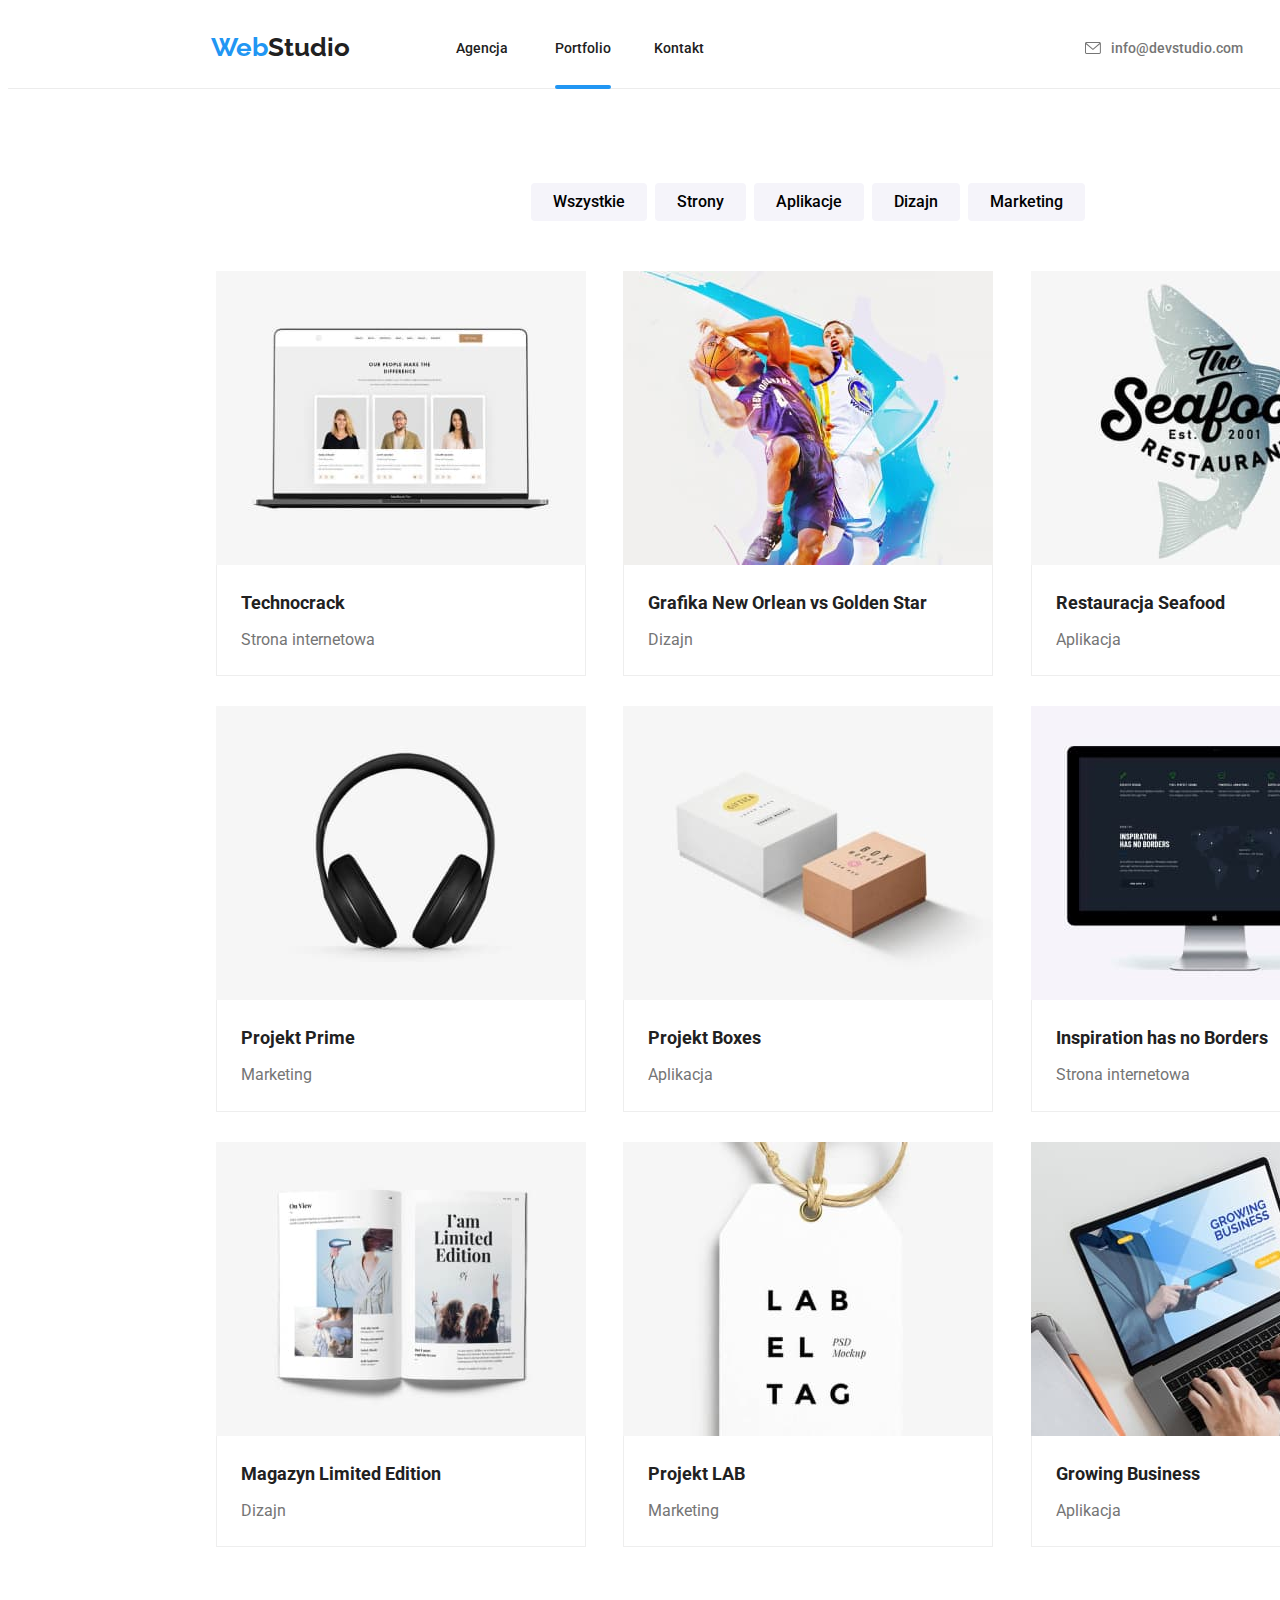
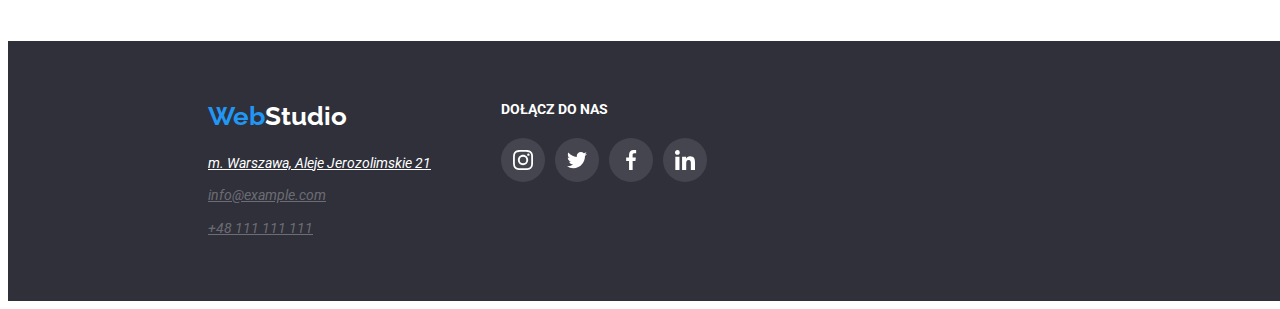
==== portfolio.html @ da570e09 "innit" ====
<!DOCTYPE html>
<html lang="pl">
  <head>
    <meta charset="UTF-8" />
    <meta http-equiv="X-UA-Compatible" content="IE=edge" />
    <meta name="viewport" content="width=device-width, initial-scale=1.0" />
    <link rel="preconnect" href="https://fonts.googleapis.com" />
    <link rel="preconnect" href="https://fonts.gstatic.com" crossorigin />
    <link
      href="https://fonts.googleapis.com/css2?family=Raleway:wght@700&family=Roboto:wght@400;500;700;900&display=swap"
      rel="stylesheet"
    />
    <link
      rel="stylesheet"
      href="https://cdnjs.cloudflare.com/ajax/libs/modern-normalize/1.1.0/modern-normalize.min.css"
      integrity="sha512-wpPYUAdjBVSE4KJnH1VR1HeZfpl1ub8YT/NKx4PuQ5NmX2tKuGu6U/JRp5y+Y8XG2tV+wKQpNHVUX03MfMFn9Q=="
      crossorigin="anonymous"
      referrerpolicy="no-referrer"
    />
    <link rel="stylesheet" href="./css/styles.css" />
    <title>Portfolio</title>
  </head>
  <body>
    <header class="header-border">
      <div class="container header">
        <a class="logo logo-top" href="#"
          ><span class="blue">Web</span>Studio</a
        >
        <nav>
          <ul class="navigation">
            <li class="item"><a href="./index.html">Agencja</a></li>
            <li class="item">
              <a class="is-active" href="./portfolio.html">Portfolio</a>
            </li>
            <li class="item"><a href="#">Kontakt</a></li>
          </ul>
        </nav>
        <a class="contact-links" href="mailto:info@devstudio.com"
          ><svg class="header-icons" width="16" height="12">
            <use href="./images/icons.svg#icon-envelope"></use>
          </svg>
          info@devstudio.com</a
        >
        <a class="contact-links" href="tel:+48111111111"
          ><svg class="header-icons" width="10" height="16">
            <use href="./images/icons.svg#icon-smartphone"></use>
          </svg>
          +48 111 111 111</a
        >
      </div>
    </header>
    <main>
      <!--Filters begin-->
      <section class="section">
        <div class="container">
          <ul class="filters flexbox">
            <li class="item"><button type="button">Wszystkie</button></li>
            <li class="item"><button type="button">Strony</button></li>
            <li class="item"><button type="button">Aplikacje</button></li>
            <li class="item"><button type="button">Dizajn</button></li>
            <li class="item"><button type="button">Marketing</button></li>
          </ul>
          <ul class="picture flexbox">
            <li class="item">
              <figure class="image-margin">
                <div class="box">
                  <div class="overlay">
                    <p>
                      Technocrack jest popularną platformą wykorzystywaną do
                      rozpowszechniania koronawirusa. Firmy wykorzystują tę
                      platformę do celów szpiegowskich i ataków na
                      niezabezpieczone serwery konkurencji
                    </p>
                  </div>
                  <img
                    class="no-gap"
                    src="./images/technocrack.jpg"
                    alt="Strona internetowa"
                    width="370"
                    height="294"
                  />
                </div>

                <figcaption class="figure-table">
                  <h3>Technocrack</h3>
                  <span class="small">Strona internetowa</span>
                </figcaption>
              </figure>
            </li>
            <li class="item">
              <figure class="image-margin">
                <div class="box">
                  <div class="overlay">
                    <p>
                      Technocrack jest popularną platformą wykorzystywaną do
                      rozpowszechniania koronawirusa. Firmy wykorzystują tę
                      platformę do celów szpiegowskich i ataków na
                      niezabezpieczone serwery konkurencji
                    </p>
                  </div>
                  <img
                    class="no-gap"
                    src="./images/basketball.jpg"
                    alt="Koszykarze"
                    width="370"
                    height="294"
                  />
                </div>
                <figcaption class="figure-table">
                  <h3>Grafika New Orlean vs Golden Star</h3>
                  <span class="small">Dizajn</span>
                </figcaption>
              </figure>
            </li>
            <li class="item">
              <figure class="image-margin">
                <div class="box">
                  <div class="overlay">
                    <p>
                      Technocrack jest popularną platformą wykorzystywaną do
                      rozpowszechniania koronawirusa. Firmy wykorzystują tę
                      platformę do celów szpiegowskich i ataków na
                      niezabezpieczone serwery konkurencji
                    </p>
                  </div>
                  <img
                    class="no-gap"
                    src="./images/seafood.jpg"
                    alt="Logo restauracji"
                    width="370"
                    height="294"
                  />
                </div>
                <figcaption class="figure-table">
                  <h3>Restauracja Seafood</h3>
                  <span class="small">Aplikacja</span>
                </figcaption>
              </figure>
            </li>
            <li class="item">
              <figure class="image-margin">
                <div class="box">
                  <div class="overlay">
                    <p>
                      Technocrack jest popularną platformą wykorzystywaną do
                      rozpowszechniania koronawirusa. Firmy wykorzystują tę
                      platformę do celów szpiegowskich i ataków na
                      niezabezpieczone serwery konkurencji
                    </p>
                  </div>
                  <img
                    class="no-gap"
                    src="./images/projekt-prime.jpg"
                    alt="Słuchawki"
                    width="370"
                    height="294"
                  />
                </div>
                <figcaption class="figure-table">
                  <h3>Projekt Prime</h3>
                  <span class="small">Marketing</span>
                </figcaption>
              </figure>
            </li>
            <li class="item">
              <figure class="image-margin">
                <div class="box">
                  <div class="overlay">
                    <p>
                      Technocrack jest popularną platformą wykorzystywaną do
                      rozpowszechniania koronawirusa. Firmy wykorzystują tę
                      platformę do celów szpiegowskich i ataków na
                      niezabezpieczone serwery konkurencji
                    </p>
                  </div>
                  <img
                    class="no-gap"
                    src="./images/projekt-boxes.jpg"
                    alt="Pudełka"
                    width="370"
                    height="294"
                  />
                </div>
                <figcaption class="figure-table">
                  <h3>Projekt Boxes</h3>
                  <span class="small">Aplikacja</span>
                </figcaption>
              </figure>
            </li>
            <li class="item">
              <figure class="image-margin">
                <div class="box">
                  <div class="overlay">
                    <p>
                      Technocrack jest popularną platformą wykorzystywaną do
                      rozpowszechniania koronawirusa. Firmy wykorzystują tę
                      platformę do celów szpiegowskich i ataków na
                      niezabezpieczone serwery konkurencji
                    </p>
                  </div>
                  <img
                    class="no-gap"
                    src="./images/inspiration.jpg"
                    alt="Monitor"
                    width="370"
                    height="294"
                  />
                </div>
                <figcaption class="figure-table">
                  <h3>Inspiration has no Borders</h3>
                  <span class="small">Strona internetowa</span>
                </figcaption>
              </figure>
            </li>
            <li class="item">
              <figure class="image-margin">
                <div class="box">
                  <div class="overlay">
                    <p>
                      Technocrack jest popularną platformą wykorzystywaną do
                      rozpowszechniania koronawirusa. Firmy wykorzystują tę
                      platformę do celów szpiegowskich i ataków na
                      niezabezpieczone serwery konkurencji
                    </p>
                  </div>
                  <img
                    class="no-gap"
                    src="./images/magazyn-limited.jpg"
                    alt="Czasopismo"
                    width="370"
                    height="294"
                  />
                </div>
                <figcaption class="figure-table">
                  <h3>Magazyn Limited Edition</h3>
                  <span class="small">Dizajn</span>
                </figcaption>
              </figure>
            </li>
            <li class="item">
              <figure class="image-margin">
                <div class="box">
                  <div class="overlay">
                    <p>
                      Technocrack jest popularną platformą wykorzystywaną do
                      rozpowszechniania koronawirusa. Firmy wykorzystują tę
                      platformę do celów szpiegowskich i ataków na
                      niezabezpieczone serwery konkurencji
                    </p>
                  </div>
                  <img
                    class="no-gap"
                    src="./images/projekt-lab.jpg"
                    alt="metka z ceną"
                    width="370"
                    height="294"
                  />
                </div>
                <figcaption class="figure-table">
                  <h3>Projekt LAB</h3>
                  <span class="small">Marketing</span>
                </figcaption>
              </figure>
            </li>
            <li class="item">
              <figure class="image-margin">
                <div class="box">
                  <div class="overlay">
                    <p>
                      Technocrack jest popularną platformą wykorzystywaną do
                      rozpowszechniania koronawirusa. Firmy wykorzystują tę
                      platformę do celów szpiegowskich i ataków na
                      niezabezpieczone serwery konkurencji
                    </p>
                  </div>
                  <img
                    class="no-gap"
                    src="./images/growing-business.jpg"
                    alt="Laptop"
                    width="370"
                    height="294"
                  />
                </div>
                <figcaption class="figure-table">
                  <h3>Growing Business</h3>
                  <span class="small">Aplikacja</span>
                </figcaption>
              </figure>
            </li>
          </ul>
        </div>
      </section>
    </main>
    <footer class="background">
      <div class="container footer-space flexbox">
        <div class="margin-right">
          <a class="logo footer" href="#"
            ><span class="blue">Web</span>Studio</a
          >
          <address class="address-position">
            <ul class="footer-text">
              <li class="item">
                <a
                  class="footer active"
                  href="https://goo.gl/maps/qj117W8FbM5sxVwv7"
                  target="_blank"
                  >m. Warszawa, Aleje Jerozolimskie 21</a
                >
              </li>
              <li class="item">
                <a class="footer fade active" href="mailto:info@example.com"
                  >info@example.com</a
                >
              </li>
              <li class="item">
                <a class="footer fade active" href="tel:+48111111111"
                  >+48 111 111 111</a
                >
              </li>
            </ul>
          </address>
        </div>
        <div class="footer-social">
          <h3 class="paragraph-title">DOŁĄCZ DO NAS</h3>
          <ul class="flexbox social-spacing">
            <li>
              <a class="icon-team icon-footer"
                ><svg width="20" height="20">
                  <use href="./images/icons.svg#icon-instagram"></use>
                </svg>
              </a>
            </li>
            <li>
              <a class="icon-team icon-footer"
                ><svg width="20" height="20">
                  <use href="./images/icons.svg#icon-twitter"></use>
                </svg>
              </a>
            </li>
            <li>
              <a class="icon-team icon-footer"
                ><svg width="20" height="20">
                  <use href="./images/icons.svg#icon-facebook"></use>
                </svg>
              </a>
            </li>
            <li>
              <a class="icon-team icon-footer"
                ><svg width="20" height="20">
                  <use href="./images/icons.svg#icon-linkedin"></use>
                </svg>
              </a>
            </li>
          </ul>
        </div>
      </div>
    </footer>
  </body>
</html>
---- css/styles.css ----
:root {
  --link-active: #2196f3;
}
:root {
  --small-text: #757575;
}
:root {
  --white-text: #ffffff;
}
:root {
  --default-text: #212121;
}
:root {
  --background-text-temp: #2f303a;
}
:root {
  --background-button: #f5f4fa;
}
:root {
  --footer-text: rgb(255, 255, 255, 0.3);
}
p {
  margin: 0;
}
ul {
  margin: 0;
  padding: 0;
  list-style-type: none;
}
h1 {
  margin: 0;
}
h2 {
  margin: 0;
}
h3 {
  margin: 0;
}
h4 {
  margin: 0;
}
body {
  font-family: "Roboto", sans-serif;
  color: var(--default-text);
  width: 1600px;
}
.logo {
  font-family: "Raleway";
  font-weight: 700;
  font-size: 26px;
  text-decoration: none;
  color: inherit;
  line-height: 1.17;
}
.blue {
  color: var(--link-active);
}
.navigation {
  font-weight: 500;
  font-size: 14px;
  line-height: 1.17;
}
.contact-links {
  font-weight: 500;
  font-size: 14px;
  line-height: 1.17;
}
.navigation > .item > a {
  color: inherit;
  text-decoration: none;
}
.navigation > .item > a:hover,
.navigation > .item > a:focus {
  color: var(--link-active);
}
.navigation > a {
  text-decoration: none;
}
.navigation > a:hover,
.navigation > a:focus {
  color: var(--link-active);
}
.small {
  color: var(--small-text);
}

h1 {
  font-weight: 900;
  font-size: 44px;
  color: var(--white-text);
  text-align: center;
  line-height: 1.37;
}
.main-button {
  font-weight: 700;
  font-size: 16px;
  font-family: inherit;
  line-height: 1.9;
  border: none;
  transition: 250ms cubic-bezier(0.4, 0, 0.2, 1);
}
.paragraph-title {
  font-size: 14px;
  line-height: 1.17;
  margin-bottom: 10px;
  width: 270px;
}
.paragraph-text {
  font-size: 14px;
  line-height: 1.7;
}
.section-title {
  font-size: 36px;
  line-height: 1.17;
  margin-bottom: 50px;
}
.name {
  font-weight: 500;
  line-height: 1.17;
}
.footer {
  color: var(--white-text);
}
.footer-text {
  line-height: 1.7;
  font-size: 14px;
  padding: 0;
}
.background {
  background-color: var(--background-text-temp);
}
.fade {
  color: var(--footer-text);
}
.filters button {
  background-color: var(--background-button);
  font-weight: 500;
  font-size: 16px;
  font-family: inherit;
  line-height: 1.6;
  border: none;
  background: #f5f4fa;
  border-radius: 4px;
  padding: 6px 22px;
  transition: 250ms cubic-bezier(0.4, 0, 0.2, 1);
}
.section-1 > button:hover,
.section-1 > button:focus {
  cursor: pointer;
  background-color: var(--link-active);
  color: var(--white-text);
}
.picture h3 {
  font-size: 18px;
  line-height: 2;
}
.picture span {
  line-height: 1.9;
}
.container {
  width: 1200px;
  margin: 0 auto;
}
.section {
  padding-top: 94px;
  padding-bottom: 94px;
}
.header-border {
  border-bottom: 1px solid rgba(236, 236, 236, 1);
}
.header {
  display: flex;
  align-items: center;
  justify-content: space-around;
}
.logo-top {
  padding-top: 24px;
  padding-bottom: 25px;
  width: 145px;
}
.navigation {
  display: flex;
  padding: 32px 371px 32px 93px;
  margin: auto;
}
.navigation > .item {
  width: 53px;
}
.navigation > .item:not(:last-child) {
  margin-right: 46px;
}

.main-header {
  padding-bottom: 30px;
  margin: 0 auto;
  width: 696px;
}
.main-button {
  padding: 10px 41px 10px 42px;
  border-radius: 4px;
  width: 200px;
}
.section-1 {
  padding-bottom: 106px;
  padding-top: 106px;
}
.section-about > .item:not(:last-child) {
  margin-right: 30px;
}
.section-about {
  position: relative;
}
.flexbox {
  display: flex;
  justify-content: space-evenly;
}
.text-center {
  text-align: center;
}
.footer-space {
  padding-top: 60px;
  justify-content: flex-start;
}
.margin-right {
  margin-right: 70px;
}

.address-position {
  margin-top: 20px;
  padding-bottom: 60px;
}
.background-darker {
  background-color: #f5f4fa;
}
.image-margin {
  margin: 0;
}
.section-team > .item:not(:last-child) {
  margin-right: 30px;
}
.section-team > .item {
  box-shadow: 0px 1px 3px rgba(0, 0, 0, 0.12), 0px 1px 1px rgba(0, 0, 0, 0.14),
    0px 2px 1px rgba(0, 0, 0, 0.2);
  border-radius: 0px 0px 4px 4px;
  background-color: #ffffff;
}
.figcaption > .name {
  margin-top: 30px;
  margin-bottom: 10px;
}
.figcaption > .small {
  display: block;
  padding-bottom: 30px;
}
.footer-text > .item:not(:last-child) {
  margin-bottom: 9px;
}
.filters {
  justify-content: center;
  margin-bottom: 50px;
  padding: 0;
}
.filters > .item:not(:last-child) {
  margin-right: 8px;
}
.filters > .item > button:hover {
  box-shadow: 0px 3px 1px rgba(0, 0, 0, 0.1), 0px 1px 2px rgba(0, 0, 0, 0.08),
    0px 2px 2px rgba(0, 0, 0, 0.12);
}
.filters > .item > button:focus {
  box-shadow: 0px 3px 1px rgba(0, 0, 0, 0.1), 0px 1px 2px rgba(0, 0, 0, 0.08),
    0px 2px 2px rgba(0, 0, 0, 0.12);
}
.filters > .item > button:hover,
.filters > .item > button:focus {
  cursor: pointer;
  background-color: var(--link-active);
  color: var(--white-text);
}
.picture {
  padding: 0;
  flex-wrap: wrap;
  gap: 30px;
}
.picture > .item:hover {
  box-shadow: 0px 1px 1px rgba(0, 0, 0, 0.12), 0px 4px 4px rgba(0, 0, 0, 0.06),
    1px 4px 6px rgba(0, 0, 0, 0.16);
}
.figure-table > h3 {
  padding: 20px 24px 4px 24px;
}
.figure-table > .small {
  display: block;
  padding: 0 24px 20px 24px;
}

.figure-table {
  border-bottom: 1px solid rgba(238, 238, 238, 1);
  border-right: 1px solid rgba(238, 238, 238, 1);
  border-left: 1px solid rgba(238, 238, 238, 1);
}
.no-gap {
  display: block;
}
.envelope {
  width: 16px;
  height: 12px;
  margin-right: 10px;
  fill: var(--small-text);
}
.envelope:hover {
  fill: var(--link-active);
}
.envelope:focus {
  fill: var(--link-active);
}
.smartphone {
  width: 10px;
  height: 16px;
  margin-right: 10px;
}
.smartphone:hover {
  fill: var(--link-active);
}
.smartphone:focus {
  fill: var(--link-active);
}
.back-img {
  max-width: 1600px;
  background-image: linear-gradient(
      to bottom,
      rgba(47, 48, 58, 0.4),
      rgba(47, 48, 58, 0.4)
    ),
    url("/goit-markup-hw-04/images/Img.svg");
}

.icons {
  display: block;
  background-color: #f5f4fa;
  border-radius: 4px;
  padding: 25px 100px;
  margin-bottom: 30px;
}
.client-logo {
  display: block;
  width: 170px;
  height: 92px;
  fill: #afb1b8;
  border: 1px solid #afb1b8;
  border-radius: 4px;
  padding: 16px 32px;
  transition: 250ms cubic-bezier(0.4, 0, 0.2, 1);
}
.client-logo:hover {
  fill: var(--link-active);
  border-color: var(--link-active);
  cursor: pointer;
}
.icon-team {
  display: flex;
  border-radius: 50%;
  fill: #afb1b8;
  padding: 12px;
  margin-bottom: 30px;
  transition: 250ms cubic-bezier(0.4, 0, 0.2, 1);
}
.icon-team:hover {
  background-color: #2196f3;
  fill: #ffffff;
  cursor: pointer;
}
.icon-footer {
  background-color: rgba(255, 255, 255, 0.1);
  fill: #ffffff;
  transition: 250ms cubic-bezier(0.4, 0, 0.2, 1);
}
.footer-social {
  width: 206px;
}
.footer-social > .flexbox {
  justify-content: space-between;
}
.footer-social > .paragraph-title {
  margin-bottom: 20px;
  color: #ffffff;
}
.footer-social > ul > li:not(:last-child) {
  margin-right: 10px;
}
.contact-links {
  display: flex;
  flex-direction: row;
  align-items: center;
  color: var(--small-text);
  text-decoration: none;
  transition: 250ms cubic-bezier(0.4, 0, 0.2, 1);
}
.contact-links:hover,
.contact-links:focus,
.contact-links:active {
  color: var(--link-active);
}
.header-icons {
  --color2: currentColor;
  fill: var(--color2);
  margin-right: 10px;
}
.header > a:last-child {
  margin-left: 30px;
}
.modal {
  top: 50%;
  left: 50%;
  transform: translate(-50%, -50%);
  width: 528px;
  height: 581px;
  background-color: #ffffff;
  position: fixed;
  border-radius: 4px;
  z-index: 2;
  opacity: 1;
  visibility: visible;
  display: block;
}

.is-hidden {
  pointer-events: none;
  visibility: hidden;
  opacity: 0;
}
.overlay-captions {
  color: #ffffff;
  position: absolute;
  width: 370px;
  bottom: 0;
  font-size: 14px;
  line-height: 1.17;
  display: block;
  background: rgba(47, 48, 58, 0.8);
  padding: 27px 90px;
}
.picture > .item {
  transition: 250ms cubic-bezier(0.4, 0, 0.2, 1);
}
.navigation > .item > a {
  transition: 250ms cubic-bezier(0.4, 0, 0.2, 1);
}
.is-active {
  position: relative;
}
.is-active:after {
  position: absolute;
  content: "";
  height: 4px;
  width: 100%;
  bottom: -33px;
  right: 0;
  border-radius: 2px;
  background-color: var(--link-active);
}
.box {
  position: relative;
  overflow: hidden;
}
.overlay {
  position: absolute;
  background: rgba(33, 150, 243, 0.9);
  width: 370px;
  height: 294px;
  display: flex;
  transform: translateY(100%);
  transition: transform 250ms cubic-bezier(0.4, 0, 0.2, 1);
}
.item:hover .overlay {
  transform: translateY(0);
}
.overlay > p {
  display: flex;
  font-size: 18px;
  line-height: 1.5;
  color: #ffffff;
  padding: 49px 45px 49px 24px;
}
.modal-overlay {
  position: fixed;
  bottom: 0;
  right: 0;
  height: 100%;
  width: 100%;
  background: rgba(0, 0, 0, 0.2);
  transition: opacity 0.5s cubic-bezier(0.4, 0, 0.2, 1),
    visibility 0.5s cubic-bezier(0.4, 0, 0.2, 1);
}
.close-button {
  position: absolute;
  top: 8px;
  right: 8px;
  border-radius: 50%;
  width: 30px;
  height: 30px;
  border: 1px solid rgba(0, 0, 0, 0.1);
  padding: 6px;
  background-color: #ffffff;
}
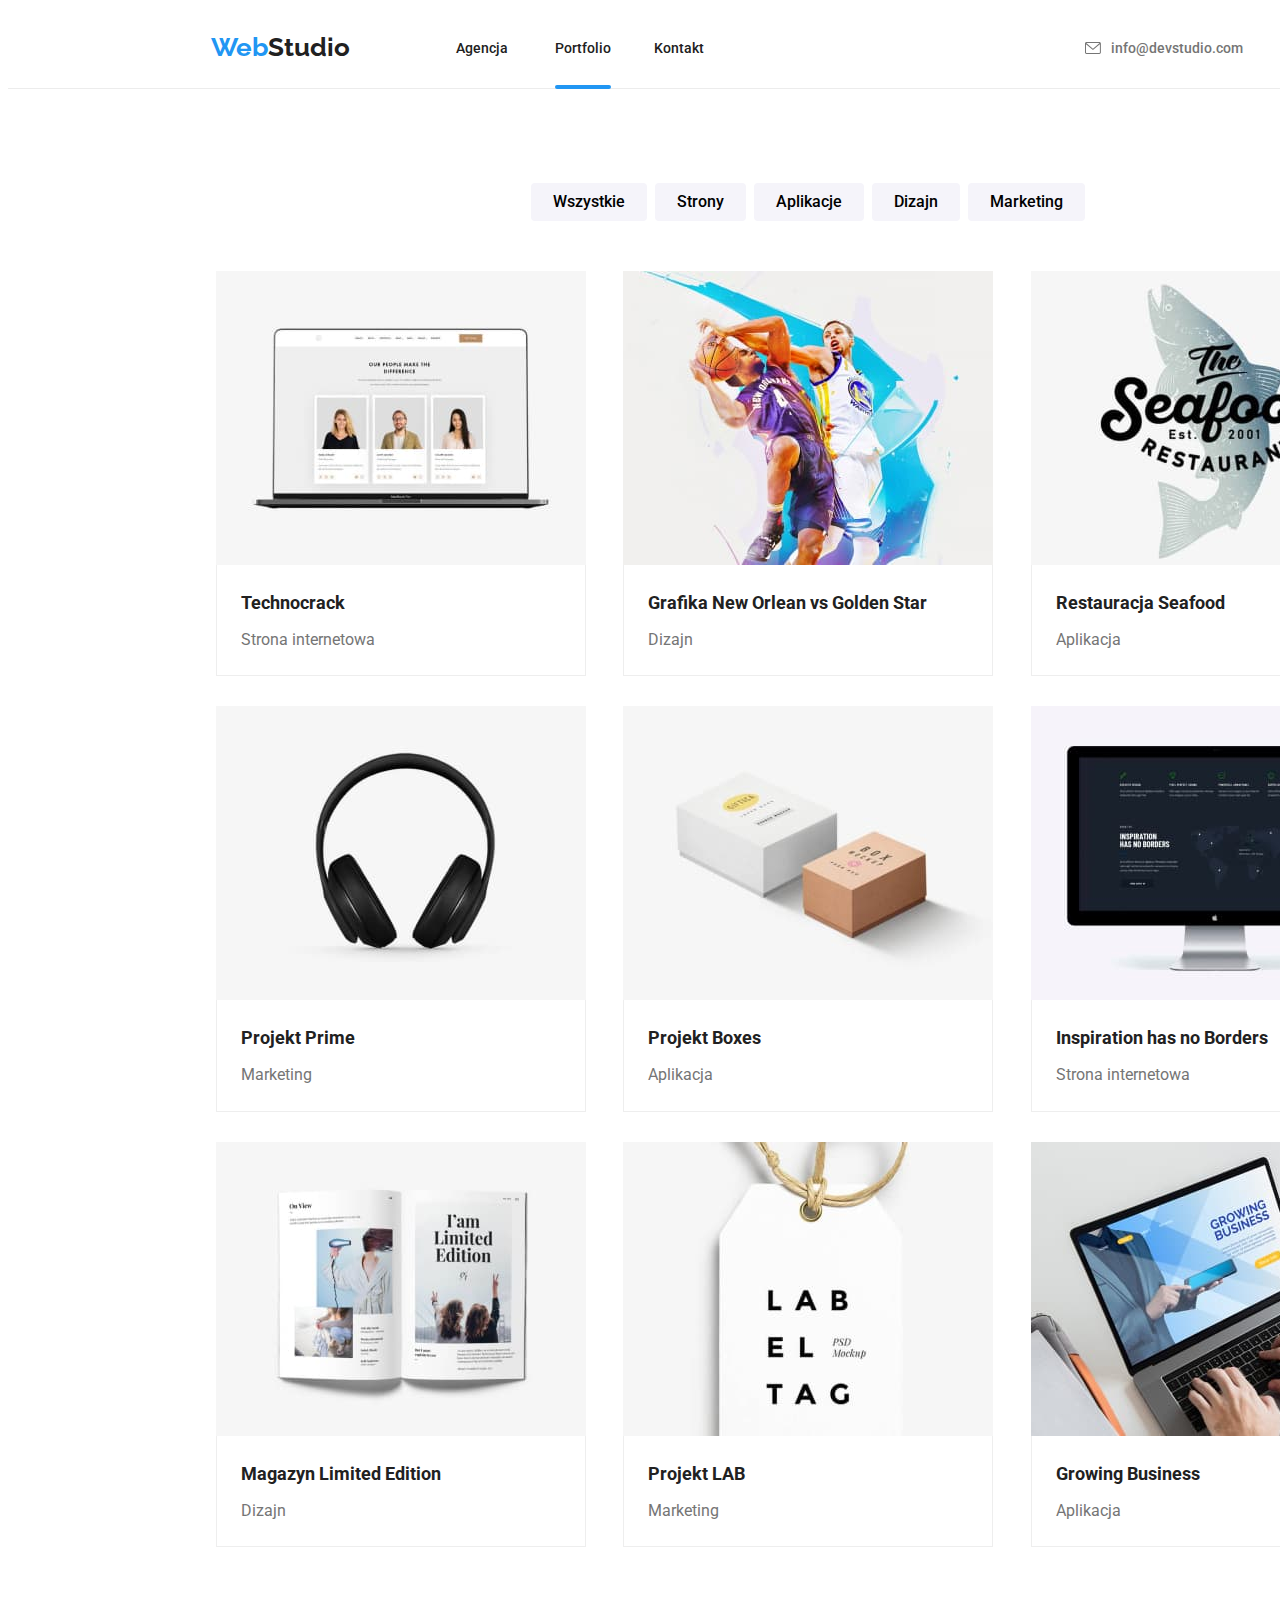
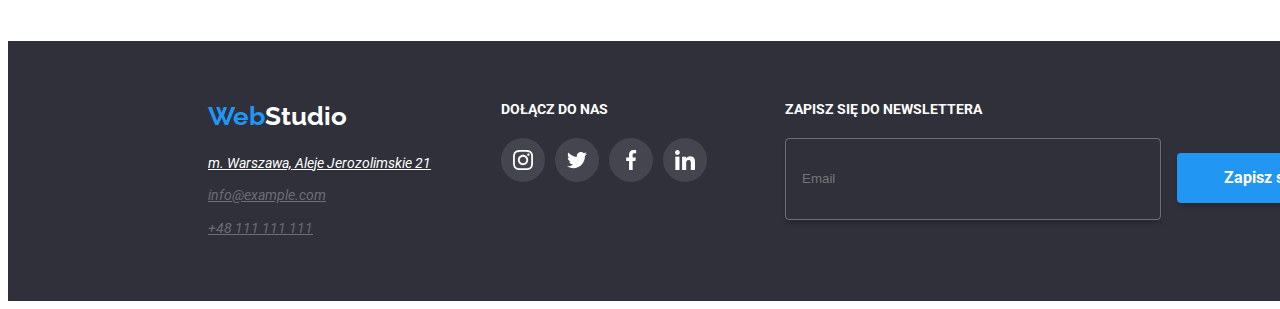
==== commit e3754686: "final" ====
--- a/portfolio.html
+++ b/portfolio.html
@@ -353,6 +353,25 @@
             </li>
           </ul>
         </div>
+        <div class="form">
+          <label for="user_email"
+            ><h3 class="paragraph-title">ZAPISZ SIĘ DO NEWSLETTERA</h3></label
+          >
+          <form>
+            <input
+              type="email"
+              name="email"
+              id="user_email"
+              placeholder="Email"
+            />
+            <button class="main-button" type="submit">
+              Zapisz się
+              <svg width="24px" height="24px">
+                <use href="./images/icons.svg#icon-send"></use>
+              </svg>
+            </button>
+          </form>
+        </div>
       </div>
     </footer>
   </body>
--- a/css/styles.css
+++ b/css/styles.css
@@ -421,7 +421,6 @@
   z-index: 2;
   opacity: 1;
   visibility: visible;
-  display: block;
 }
 
 .is-hidden {
@@ -503,3 +502,142 @@
   padding: 6px;
   background-color: #ffffff;
 }
+.form {
+  margin-left: 78px;
+}
+.form > label > .paragraph-title {
+  color: #ffffff;
+  margin-bottom: 20px;
+}
+.form > form > input {
+  background: inherit;
+  border: 1px solid rgba(255, 255, 255, 0.3);
+  border-radius: 4px;
+  width: 358px;
+  height: 50px;
+  color: #ffffff;
+  padding: 15px 0 15px 16px;
+  margin-right: 12px;
+  box-shadow: 0px 4px 4px 0px rgba(0, 0, 0, 0.15);
+}
+.form > form > button {
+  background-color: var(--link-active);
+  color: #ffffff;
+  padding: 10px 28px 10px 42px;
+  display: inline-flex;
+  justify-content: center;
+  align-items: center;
+  box-shadow: 0px 4px 4px 0px rgba(0, 0, 0, 0.15);
+}
+.main-button > svg {
+  margin-left: 24px;
+}
+.modal > p {
+  font-family: "Roboto";
+  font-style: normal;
+  font-weight: 700;
+  font-size: 20px;
+  line-height: 23px;
+  text-align: center;
+  padding: 40px 40px 2px 40px;
+}
+.modal > form > label > a {
+  color: var(--link-active);
+}
+.modal > form > button {
+  background-color: var(--link-active);
+  color: #ffffff;
+  box-shadow: 0px 4px 4px rgba(0, 0, 0, 0.15);
+  display: block;
+  margin: 0px 164px 40px 164px;
+}
+.label {
+  font-family: Roboto;
+  font-size: 12px;
+  font-weight: 400;
+  line-height: 14px;
+  letter-spacing: 0.01em;
+  text-align: left;
+  color: rgba(117, 117, 117, 1);
+}
+.inputs {
+  position: relative;
+  display: flex;
+  flex-direction: column;
+  padding: 0 40px 20px 40px;
+}
+.inputs > textarea {
+  resize: none;
+  display: block;
+  height: 120px;
+  padding: 12px 16px;
+  font-family: Roboto;
+  font-size: 12px;
+  font-weight: 400;
+  line-height: 14px;
+  letter-spacing: 0.01em;
+  text-align: left;
+  color: rgba(117, 117, 117, 1);
+  border: 1px solid rgba(33, 33, 33, 0.2);
+  border-radius: 4px;
+  transition: 250ms cubic-bezier(0.4, 0, 0.2, 1);
+}
+.modal > form > label.paragraph-text {
+  display: block;
+  text-align: center;
+  margin-bottom: 30px;
+}
+.inputs > input {
+  height: 40px;
+  padding-left: 40px;
+  border: 1px solid rgba(33, 33, 33, 0.2);
+  border-radius: 4px;
+  transition: 250ms cubic-bezier(0.4, 0, 0.2, 1);
+}
+.inputs > label {
+  padding-top: 10px;
+  padding-bottom: 4px;
+}
+.inputs :nth-child(3) {
+  position: absolute;
+  top: 38px;
+  left: 50px;
+}
+.inputs :nth-child(6) {
+  position: absolute;
+  top: 109px;
+  left: 50px;
+}
+.inputs :nth-child(9) {
+  position: absolute;
+  top: 175px;
+  left: 50px;
+}
+.inputs > input:focus + svg,
+.inputs > input:focus {
+  border-color: rgba(33, 150, 243, 1);
+  fill: var(--link-active);
+}
+.inputs > textarea:focus {
+  border-color: rgba(33, 150, 243, 1);
+}
+.modal > form > label.paragraph-text::before {
+  display: inline-flex;
+  position: absolute;
+  bottom: 106px;
+  left: 55px;
+  content: "";
+  height: 15px;
+  width: 16px;
+  border: 2px solid black;
+  border-radius: 2px;
+  background-repeat: no-repeat;
+}
+input[type="checkbox"] {
+  appearance: none;
+}
+input[type="checkbox"]:checked + label::before {
+  background-color: #2196f3;
+  border: none;
+  background-image: url("data:image/svg+xml;charset=utf8,%3Csvg width='16' height='15' viewBox='-2 -2 16 15' fill='none' xmlns='http://www.w3.org/2000/svg'%3E%3Cpath d='M1.95703 4.75166L1.88825 4.68604L1.81923 4.75141L0.93123 5.59258L0.854858 5.66492L0.930974 5.73753L4.42671 9.07236L4.49574 9.1382L4.56476 9.07236L12.069 1.91352L12.1449 1.84116L12.069 1.76881L11.1873 0.927644L11.1183 0.861826L11.0493 0.927611L4.49577 7.17353L1.95703 4.75166Z' fill='white' stroke='white' stroke-width='0.2'/%3E%3C/svg%3E");
+}
